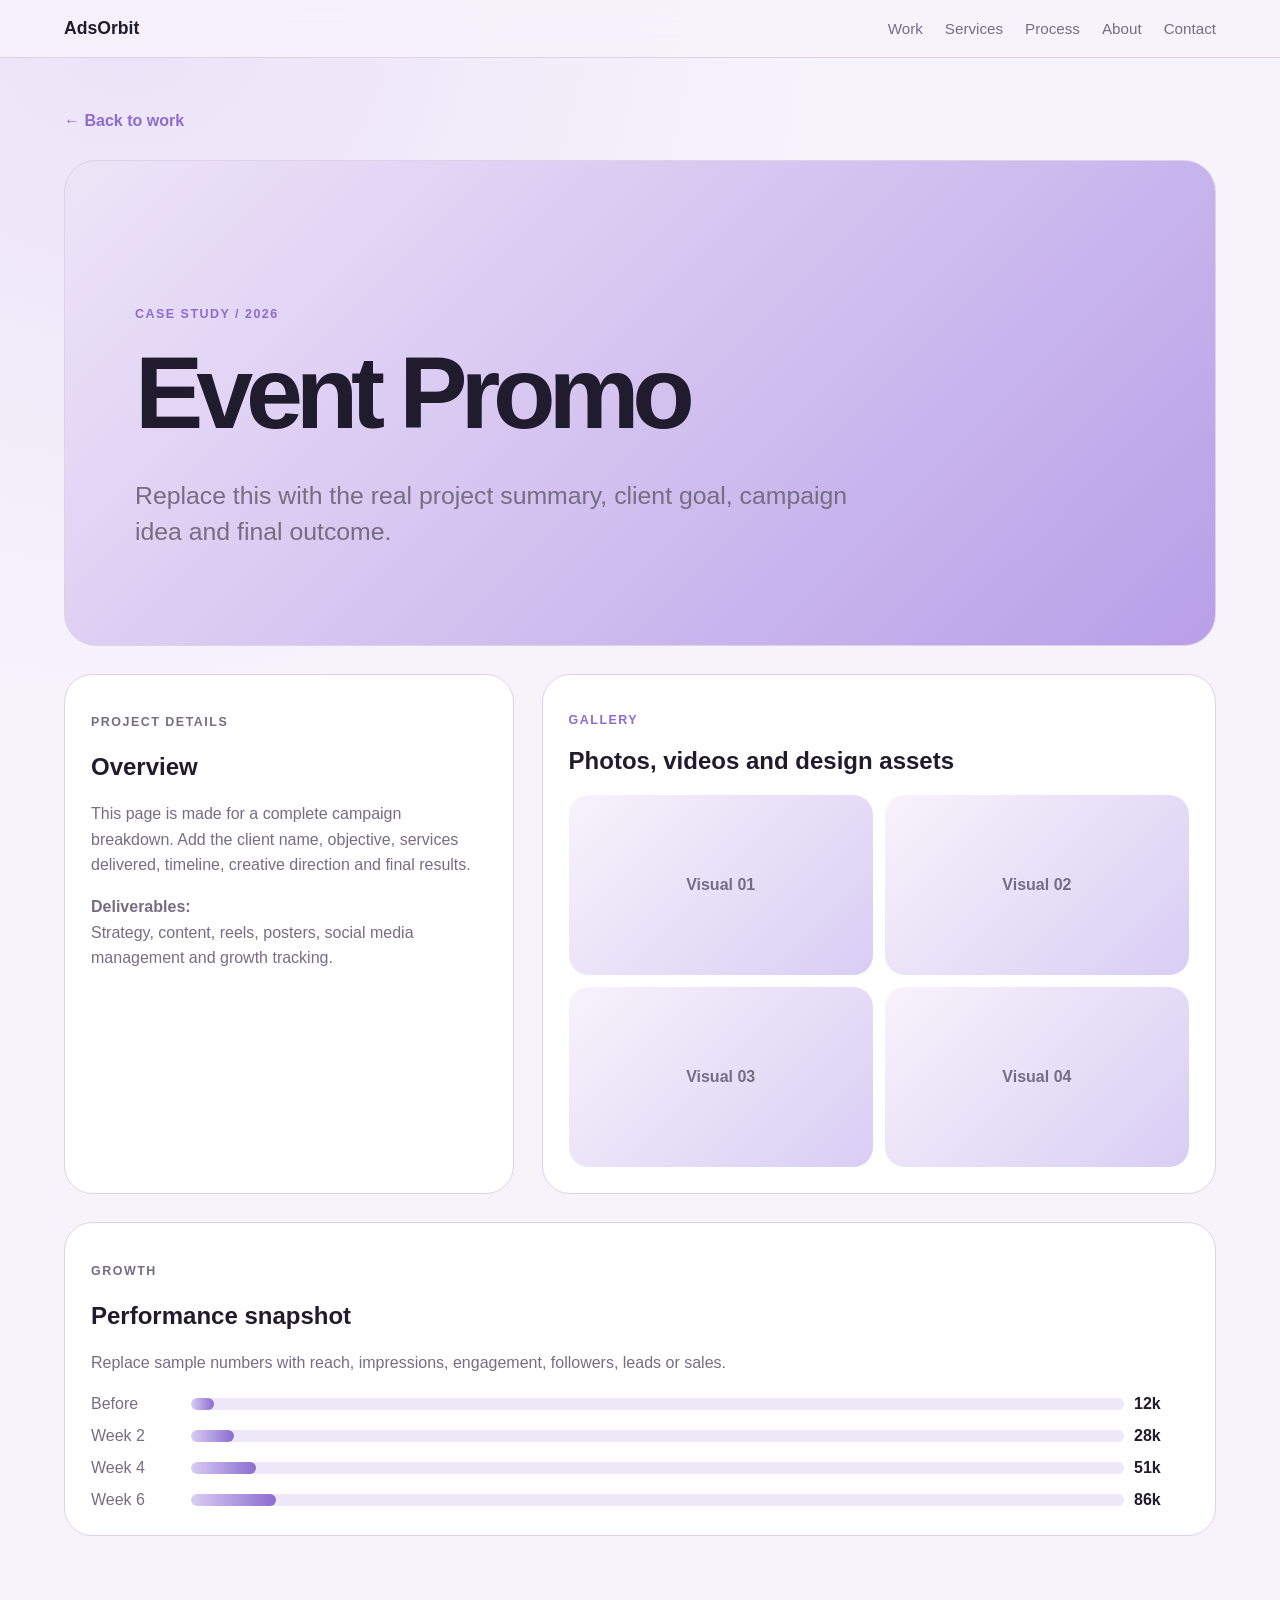
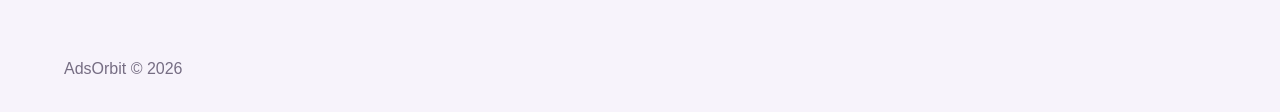
==== event-promo/index.html @ 879f6dd7 "fix: header showing properly, changed structure of project." ====
<!DOCTYPE html>
<html lang="en">
<head>
<meta charset="UTF-8" />
<meta name="viewport" content="width=device-width, initial-scale=1.0" />
<title>Event Promo — AdsOrbit</title>
<link rel="stylesheet" href="../style.css" />
<style>
.project-page{padding:54px 5vw 90px}.back{display:inline-flex;margin-bottom:30px;color:var(--violet);font-weight:800;text-decoration:none}.case-hero{min-height:54vh;border-radius:32px;background:linear-gradient(135deg,#eee5f8,#b89fe8);padding:clamp(24px,6vw,70px);display:flex;flex-direction:column;justify-content:end;border:1px solid var(--line)}.case-hero h1{font-size:clamp(2.6rem,8vw,7rem);line-height:.9;letter-spacing:-.07em;margin:14px 0}.case-layout{display:grid;grid-template-columns:.8fr 1.2fr;gap:28px;margin-top:28px}.info-card,.gallery-card,.result-card{background:white;border:1px solid var(--line);border-radius:28px;padding:26px}.info-card p,.result-card p{color:var(--muted);line-height:1.6}.gallery-grid{display:grid;grid-template-columns:repeat(2,1fr);gap:12px}.gallery-item{min-height:180px;border-radius:20px;background:linear-gradient(135deg,#f7f3fb,#d9cdf4);display:flex;align-items:center;justify-content:center;color:var(--muted);font-weight:800}.result-card{margin-top:28px}.mini-chart{display:grid;gap:14px;margin-top:20px}.mini-chart div{display:grid;grid-template-columns:90px 1fr 55px;gap:10px;align-items:center}.mini-chart span{color:var(--muted)}.mini-chart i{height:12px;border-radius:99px;background:linear-gradient(90deg,var(--lav),var(--violet));display:block}.bar-bg{background:var(--soft);border-radius:99px;overflow:hidden;height:12px}@media(max-width:820px){.case-layout,.gallery-grid{grid-template-columns:1fr}.case-hero{min-height:48vh}.mini-chart div{grid-template-columns:76px 1fr 45px}}
</style>
</head>
<body>
<header class="site-header">
  <a href="../../index.html" class="brand">AdsOrbit</a>
  <button class="menu-toggle" aria-label="Open menu">Menu</button>
  <nav class="nav">
    <a href="../../index.html#work">Work</a>
    <a href="../../index.html#services">Services</a>
    <a href="../../index.html#process">Process</a>
    <a href="../../index.html#about">About</a>
    <a href="../../index.html#contact">Contact</a>
  </nav>
</header>
<main class="project-page">
<a class="back" href="../../index.html#work">← Back to work</a>
<section class="case-hero reveal"><p class="eyebrow">Case Study / 2026</p><h1>Event Promo</h1><p class="lead">Replace this with the real project summary, client goal, campaign idea and final outcome.</p></section>
<section class="case-layout">
<div class="info-card reveal"><p class="eyebrow">Project Details</p><h2>Overview</h2><p>This page is made for a complete campaign breakdown. Add the client name, objective, services delivered, timeline, creative direction and final results.</p><p><b>Deliverables:</b><br>Strategy, content, reels, posters, social media management and growth tracking.</p></div>
<div class="gallery-card reveal"><p class="eyebrow">Gallery</p><h2>Photos, videos and design assets</h2><div class="gallery-grid"><div class="gallery-item">Visual 01</div><div class="gallery-item">Visual 02</div><div class="gallery-item">Visual 03</div><div class="gallery-item">Visual 04</div></div></div>
</section>
<section class="result-card reveal"><p class="eyebrow">Growth</p><h2>Performance snapshot</h2><p>Replace sample numbers with reach, impressions, engagement, followers, leads or sales.</p><div class="mini-chart"><div><span>Before</span><div class="bar-bg"><i style="width:25%"></i></div><b>12k</b></div><div><span>Week 2</span><div class="bar-bg"><i style="width:48%"></i></div><b>28k</b></div><div><span>Week 4</span><div class="bar-bg"><i style="width:72%"></i></div><b>51k</b></div><div><span>Week 6</span><div class="bar-bg"><i style="width:94%"></i></div><b>86k</b></div></div></section>
</main>
<footer>AdsOrbit © 2026</footer><script src="../script.js"></script>
</body>
</html>
---- style.css ----
:root{
    --bg:#f7f3fb;
    --surface:#ffffff;
    --ink:#201b2d;
    --muted:#766d83;
    --line:#ded2ea;
    --violet:#8b6ccf;
    --lav:#d9cdf4;
    --deep:#443059;
    --soft:#efe8f8;
    --radius:28px
}

*{box-sizing:border-box}

html{scroll-behavior:smooth}

body{
    margin:0;
    font-family:Inter,Arial,sans-serif;
    background:radial-gradient(circle at 10% 0%,#ece2f8,transparent 34%),var(--bg);
    color:var(--ink)
}

a{color:inherit}

.site-header{
    position:sticky;
    top:0;
    z-index:20;
    display:flex;
    align-items:center;
    justify-content:space-between;
    padding:18px 5vw;
    background:rgba(247,243,251,.82);
    backdrop-filter:blur(18px);
    border-bottom:1px solid var(--line)
}

.brand{
    font-weight:800;
    text-decoration:none;
    font-size:1.1rem
}

.nav{display:flex;gap:22px}

.nav a{
    text-decoration:none;
    color:var(--muted);
    font-size:.95rem
}

.menu-toggle{display:none; cursor:pointer; font:inherit}

.section-pad{padding:86px 5vw}

.intro{
    min-height:76vh;
    display:flex;
    flex-direction:column;
    justify-content:center
}

.eyebrow{
    text-transform:uppercase;
    letter-spacing:.12em;
    color:var(--violet);
    font-size:.78rem;
    font-weight:800
}

.intro h1,.section-head h2,.split h2,.contact h2{
    font-size:clamp(2.5rem,7vw,7.8rem);
    line-height:.94;letter-spacing:-.07em;
    max-width:1120px;margin:18px 0
}

.lead{
    font-size:clamp(1.1rem,2vw,1.55rem);
    line-height:1.45;color:var(--muted);
    max-width:760px
}

.lead.small{max-width:620px}

.btn{
    display:inline-flex;
    padding:14px 22px;
    border-radius:999px;
    text-decoration:none;
    margin-right:8px;
    margin-top:12px;
    border:1px solid var(--line)
}

.btn.primary{background:var(--ink);color:white}

.btn.ghost{background:white}

.stats-strip{
    margin:0 5vw;
    padding:20px;
    border:1px solid var(--line);
    border-radius:var(--radius);
    display:grid;
    grid-template-columns:repeat(3,1fr);
    background:rgba(255,255,255,.55)
}

.stats-strip div{padding:20px}

.stats-strip strong{display:block;font-size:2rem}

.stats-strip span{color:var(--muted)}

.project-grid{
    display:grid;
    grid-template-columns:repeat(2,1fr);
    gap:22px
}

.project-card{
    background:rgba(255,255,255,.68);
    border:1px solid var(--line);
    border-radius:var(--radius);
    padding:18px;text-decoration:none;
    transition:.35s ease;
    box-shadow:0 20px 50px rgba(68,48,89,.06)
}

.project-card:hover{
    transform:translateY(-6px);
    box-shadow:0 30px 70px rgba(68,48,89,.12)
}

.project-visual{
    height:320px;
    border-radius:22px;
    background:linear-gradient(135deg,#ded0f2,#b79fe8);
    display:flex;
    align-items:end;
    padding:22px;
    overflow:hidden
}

.project-visual:before{content:"";position:absolute}

.project-visual span{
    font-size:clamp(2rem,5vw,4.5rem);
    line-height:.9;
    letter-spacing:-.06em;
    font-weight:800;
    color:rgba(255,255,255,.72)
}

.project-visual.alt{background:linear-gradient(135deg,#f0e8f7,#c3b1e8)}

.project-visual.deep{background:linear-gradient(135deg,#8b6ccf,#443059)}

.project-visual.pale{background:linear-gradient(135deg,#fff,#d9cdf4)}

.project-card p,.muted{color:var(--muted)}

.project-card h3{font-size:1.7rem;margin:6px 0}

.card-link{color:var(--violet);font-weight:800}

.growth-section{display:grid;grid-template-columns:1fr 1.2fr;gap:30px;align-items:center}

.chart-card{
    background:white;
    border:1px solid var(--line);
    border-radius:var(--radius);
    padding:26px
}
.chart-row{
    display:grid;
    grid-template-columns:80px 1fr 55px;
    gap:12px;
    align-items:center;
    margin:18px 0
}

.chart-row span{color:var(--muted)}

.chart-row div{
    height:12px;
    background:var(--soft);
    border-radius:99px;
    overflow:hidden
}

.chart-row i{
    display:block;
    height:100%;
    border-radius:99px;
    background:linear-gradient(90deg,var(--lav),var(--violet))
}
.services-grid{
    display:grid;
    grid-template-columns:repeat(3,1fr);
    gap:18px
}
.service-card{
    background:white;
    border:1px solid var(--line);
    border-radius:24px;
    padding:26px
}

.service-card span{
    color:var(--violet);
    font-weight:900
}

.service-card h3{font-size:1.4rem}

.service-card p{
    color:var(--muted);
    line-height:1.55
}

.process{background:var(--deep);color:white}

.process .eyebrow{color:var(--lav)}

.process-line{display:grid;grid-template-columns:repeat(4,1fr);gap:12px}
.process-line div{border:1px solid rgba(255,255,255,.16);border-radius:22px;padding:22px}
.process-line p{color:#d8cfe4}.split{display:grid;grid-template-columns:1.2fr .8fr;gap:40px}
.contact{text-align:center;background:linear-gradient(135deg,#efe8f8,#fff)}
footer{padding:34px 5vw;color:var(--muted)}
.reveal{opacity:0;transform:translateY(22px);transition:.7s ease}
.reveal.visible{opacity:1;transform:translateY(0)}

@media(max-width:820px){
    .menu-toggle{
        display:block;
        background:white;
        border:1px solid var(--line);
        border-radius:99px;
        padding:10px 14px
    }
    .nav{
        position:fixed;
        top:66px;left:5vw;
        right:5vw;
        display:none;
        flex-direction:column;
        background:white;
        border:1px solid var(--line);
        border-radius:22px;
        padding:18px
    }
    .nav.open{display:flex}
    .section-pad{padding:64px 5vw}
    .intro{min-height:70vh}
    .project-grid,.growth-section,.services-grid,.process-line,.split,.stats-strip{grid-template-columns:1fr}
    .project-visual{height:230px}
    .intro h1,.section-head h2,.split h2,.contact h2{letter-spacing:-.05em}
    .chart-row{grid-template-columns:68px 1fr 48px;font-size:.9rem}}
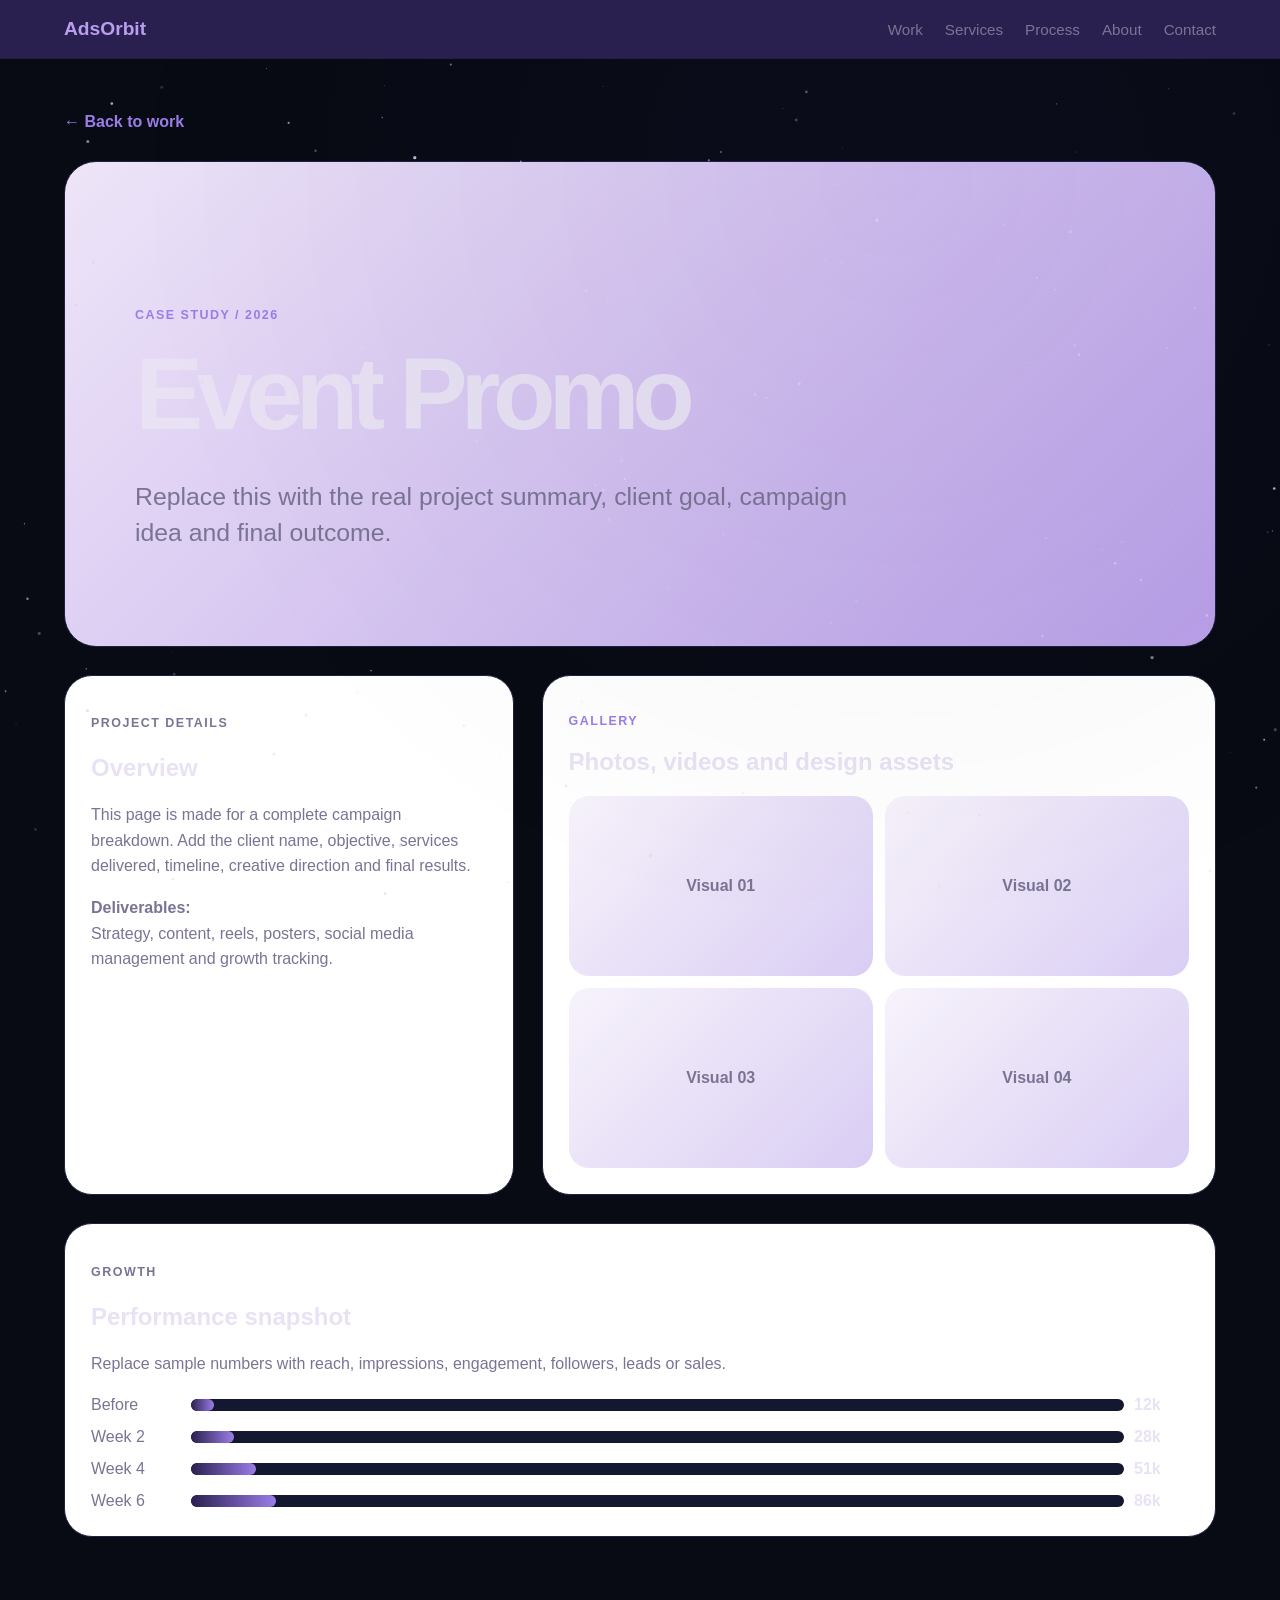
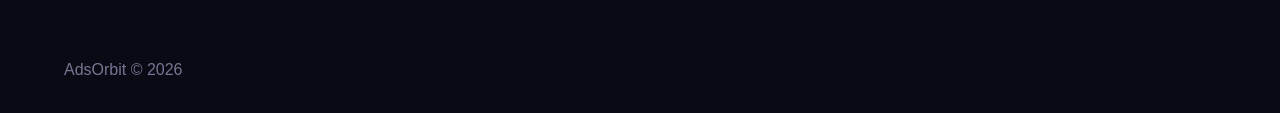
==== commit 17bc8492: "feat:starry background and darker colour palette" ====
--- a/event-promo/index.html
+++ b/event-promo/index.html
@@ -10,19 +10,20 @@
 </style>
 </head>
 <body>
+  <canvas id="starfield"></canvas>
 <header class="site-header">
-  <a href="../../index.html" class="brand">AdsOrbit</a>
+  <a href="../" class="brand">AdsOrbit</a>
   <button class="menu-toggle" aria-label="Open menu">Menu</button>
   <nav class="nav">
-    <a href="../../index.html#work">Work</a>
-    <a href="../../index.html#services">Services</a>
-    <a href="../../index.html#process">Process</a>
-    <a href="../../index.html#about">About</a>
-    <a href="../../index.html#contact">Contact</a>
+    <a href="../#work">Work</a>
+    <a href="../#services">Services</a>
+    <a href="../#process">Process</a>
+    <a href="../#about">About</a>
+    <a href="../#contact">Contact</a>
   </nav>
 </header>
 <main class="project-page">
-<a class="back" href="../../index.html#work">← Back to work</a>
+<a class="back" href="../#work">← Back to work</a>
 <section class="case-hero reveal"><p class="eyebrow">Case Study / 2026</p><h1>Event Promo</h1><p class="lead">Replace this with the real project summary, client goal, campaign idea and final outcome.</p></section>
 <section class="case-layout">
 <div class="info-card reveal"><p class="eyebrow">Project Details</p><h2>Overview</h2><p>This page is made for a complete campaign breakdown. Add the client name, objective, services delivered, timeline, creative direction and final results.</p><p><b>Deliverables:</b><br>Strategy, content, reels, posters, social media management and growth tracking.</p></div>
--- a/style.css
+++ b/style.css
@@ -1,25 +1,30 @@
 :root{
-    --bg:#f7f3fb;
-    --surface:#ffffff;
-    --ink:#201b2d;
-    --muted:#766d83;
-    --line:#ded2ea;
-    --violet:#8b6ccf;
-    --lav:#d9cdf4;
-    --deep:#443059;
-    --soft:#efe8f8;
+    --bg: #080b14;
+  --surface: #0d1220;
+  --surface2: #111827;
+  --ink: #e8e2f4;
+  --muted: #7a7494;
+  --line: #1c2240;
+  --violet: #9b7de8;
+  --violet-bright: #b99ef0;
+  --lav: #2a2050;
+  --deep: #060810;
+  --soft: #131830;
+  --logo: #b99ef0;
+  --accent: #7c5cbf;
     --radius:28px
 }
 
-*{box-sizing:border-box}
+*, *::before, *::after {box-sizing: border-box;}
 
 html{scroll-behavior:smooth}
 
-body{
-    margin:0;
-    font-family:Inter,Arial,sans-serif;
-    background:radial-gradient(circle at 10% 0%,#ece2f8,transparent 34%),var(--bg);
-    color:var(--ink)
+body {
+  margin: 0;
+  font-family: 'Inter', Arial, sans-serif;
+  background: var(--bg);
+  color: var(--ink);
+  overflow-x: hidden;
 }
 
 a{color:inherit}
@@ -32,15 +37,20 @@
     align-items:center;
     justify-content:space-between;
     padding:18px 5vw;
-    background:rgba(247,243,251,.82);
+    background:var(--lav);
     backdrop-filter:blur(18px);
     border-bottom:1px solid var(--line)
 }
 
 .brand{
+    color:var(--logo);
     font-weight:800;
     text-decoration:none;
-    font-size:1.1rem
+    font-size:1.2rem;
+    display:flex;
+    align-items:center;
+    height:100%;
+    gap:6px
 }
 
 .nav{display:flex;gap:22px}
@@ -233,28 +243,66 @@
 .reveal{opacity:0;transform:translateY(22px);transition:.7s ease}
 .reveal.visible{opacity:1;transform:translateY(0)}
 
+#starfield {
+  position: fixed;
+  inset: 0;
+  width: 100%;
+  height: 100%;
+  z-index: 0;
+  pointer-events: none;
+}
+
 @media(max-width:820px){
     .menu-toggle{
-        display:block;
-        background:white;
-        border:1px solid var(--line);
-        border-radius:99px;
-        padding:10px 14px
-    }
+        display:flex;
+        flex-direction:column;
+        justify-content:center;
+        align-items:center;
+        background:none;
+        border:none;
+        width:44px;
+        height:44px;
+        padding:0;
+        cursor:pointer;
+        gap:5px
+    }
+        .menu-toggle span{
+        width:24px;
+        height:3px;
+        background:#fff;
+        border-radius:2px;
+        transition:.3s;
+    }
+
+    .menu-toggle.active span:nth-child(1){
+        transform:translateY(8px) rotate(45deg);
+    }
+
+    .menu-toggle.active span:nth-child(2){
+        opacity:0;
+    }
+
+    .menu-toggle.active span:nth-child(3){
+        transform:translateY(-8px) rotate(-45deg);
+    }
+
     .nav{
         position:fixed;
         top:66px;left:5vw;
         right:5vw;
         display:none;
         flex-direction:column;
-        background:white;
+        background:#8B6CCF8c;
         border:1px solid var(--line);
         border-radius:22px;
         padding:18px
     }
     .nav.open{display:flex}
     .section-pad{padding:64px 5vw}
-    .intro{min-height:70vh}
+    .intro{
+        padding-top:20px;
+        min-height:70vh
+    }
     .project-grid,.growth-section,.services-grid,.process-line,.split,.stats-strip{grid-template-columns:1fr}
     .project-visual{height:230px}
     .intro h1,.section-head h2,.split h2,.contact h2{letter-spacing:-.05em}
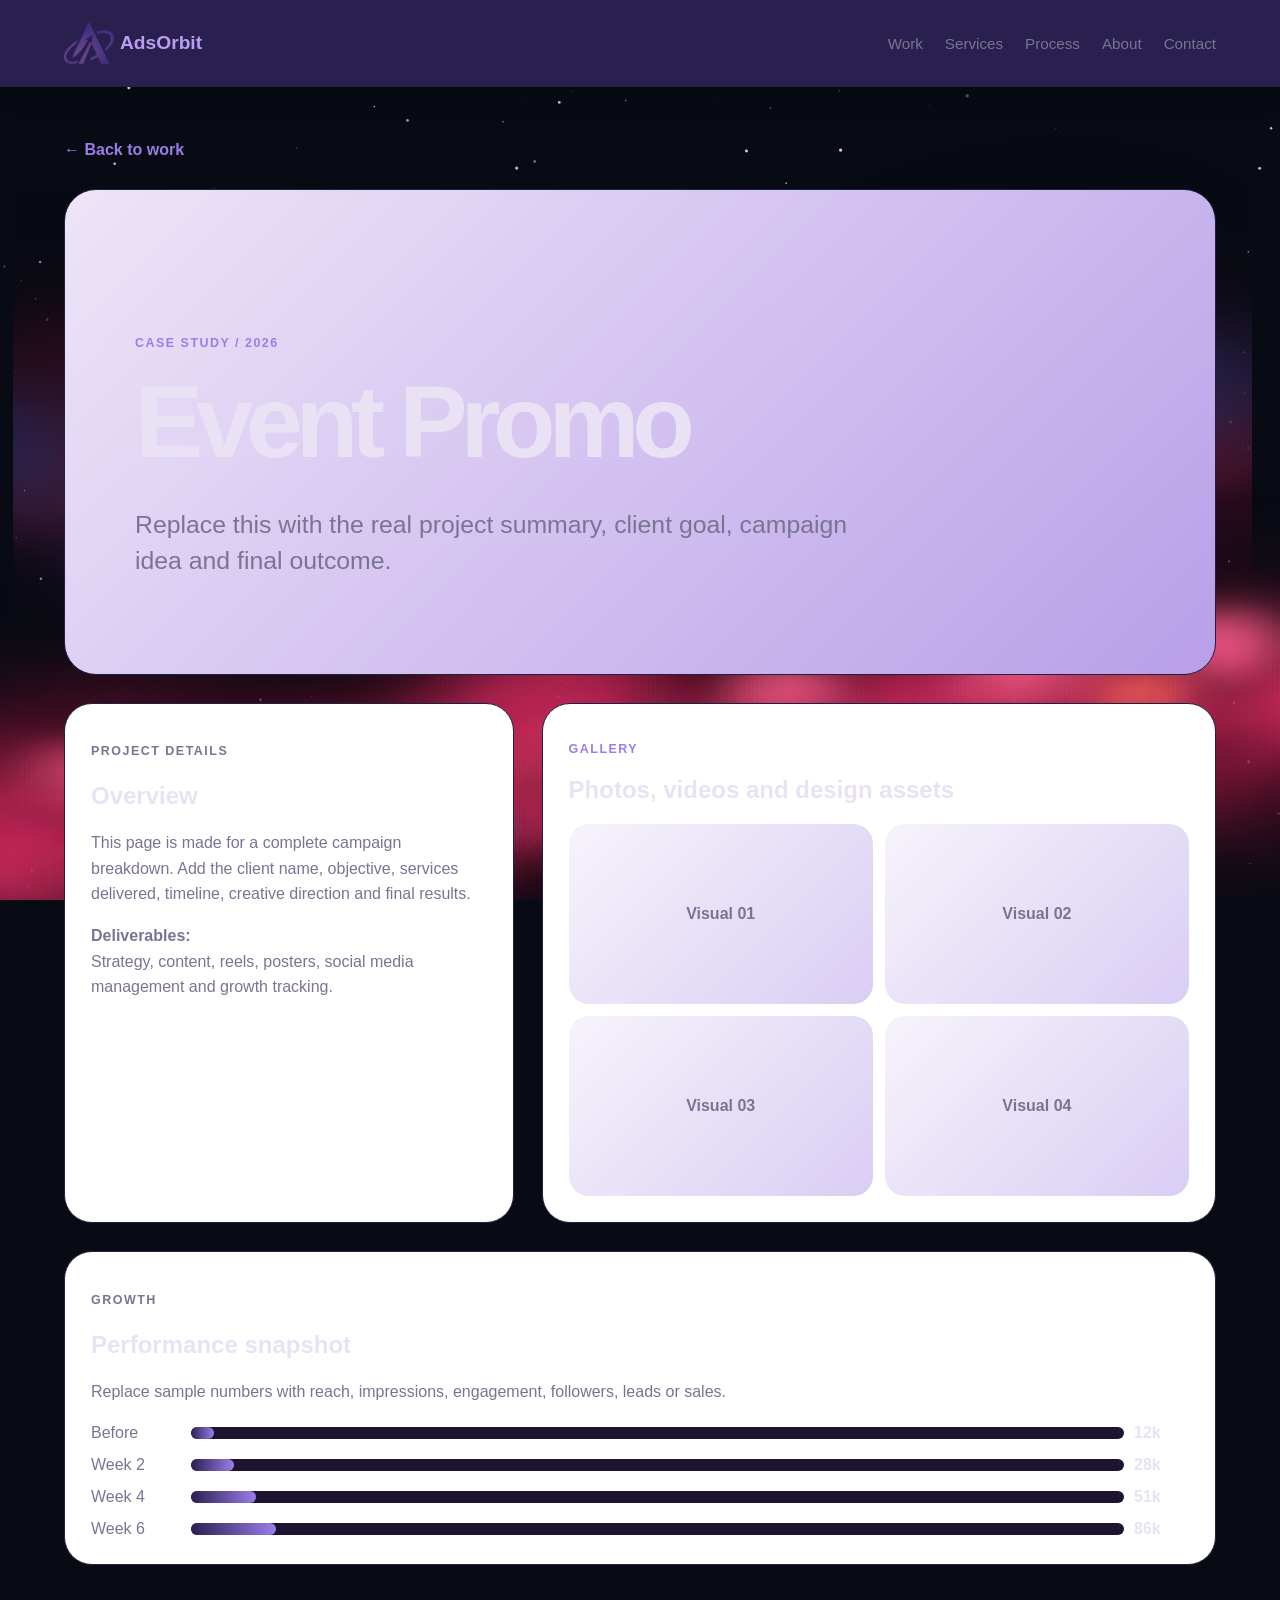
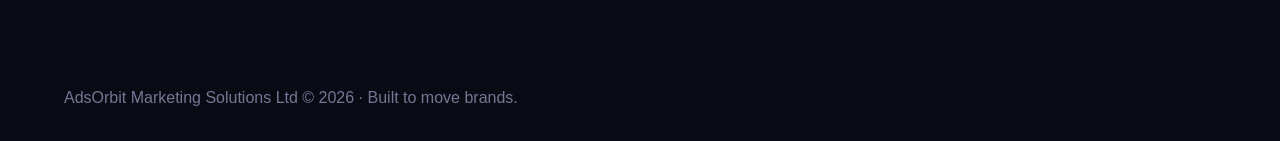
==== commit 4131b4e7: "feat:added nebula to background" ====
--- a/event-promo/index.html
+++ b/event-promo/index.html
@@ -4,16 +4,20 @@
 <meta charset="UTF-8" />
 <meta name="viewport" content="width=device-width, initial-scale=1.0" />
 <title>Event Promo — AdsOrbit</title>
-<link rel="stylesheet" href="../style.css" />
+<link rel="stylesheet" href="../style.css?v=2" />
 <style>
 .project-page{padding:54px 5vw 90px}.back{display:inline-flex;margin-bottom:30px;color:var(--violet);font-weight:800;text-decoration:none}.case-hero{min-height:54vh;border-radius:32px;background:linear-gradient(135deg,#eee5f8,#b89fe8);padding:clamp(24px,6vw,70px);display:flex;flex-direction:column;justify-content:end;border:1px solid var(--line)}.case-hero h1{font-size:clamp(2.6rem,8vw,7rem);line-height:.9;letter-spacing:-.07em;margin:14px 0}.case-layout{display:grid;grid-template-columns:.8fr 1.2fr;gap:28px;margin-top:28px}.info-card,.gallery-card,.result-card{background:white;border:1px solid var(--line);border-radius:28px;padding:26px}.info-card p,.result-card p{color:var(--muted);line-height:1.6}.gallery-grid{display:grid;grid-template-columns:repeat(2,1fr);gap:12px}.gallery-item{min-height:180px;border-radius:20px;background:linear-gradient(135deg,#f7f3fb,#d9cdf4);display:flex;align-items:center;justify-content:center;color:var(--muted);font-weight:800}.result-card{margin-top:28px}.mini-chart{display:grid;gap:14px;margin-top:20px}.mini-chart div{display:grid;grid-template-columns:90px 1fr 55px;gap:10px;align-items:center}.mini-chart span{color:var(--muted)}.mini-chart i{height:12px;border-radius:99px;background:linear-gradient(90deg,var(--lav),var(--violet));display:block}.bar-bg{background:var(--soft);border-radius:99px;overflow:hidden;height:12px}@media(max-width:820px){.case-layout,.gallery-grid{grid-template-columns:1fr}.case-hero{min-height:48vh}.mini-chart div{grid-template-columns:76px 1fr 45px}}
 </style>
 </head>
 <body>
   <canvas id="starfield"></canvas>
-<header class="site-header">
-  <a href="../" class="brand">AdsOrbit</a>
-  <button class="menu-toggle" aria-label="Open menu">Menu</button>
+<header class="site-header" style="position: sticky; top: 0; z-index: 50;">
+  <a href="./" class="brand"><img src="../assets/AdsOrbit_Logo.png" height="50" alt="AdsOrbit Logo" />AdsOrbit</a>
+  <button class="menu-toggle" aria-label="Toggle menu">
+    <span></span>
+    <span></span>
+    <span></span>
+  </button>
   <nav class="nav">
     <a href="../#work">Work</a>
     <a href="../#services">Services</a>
@@ -31,6 +35,8 @@
 </section>
 <section class="result-card reveal"><p class="eyebrow">Growth</p><h2>Performance snapshot</h2><p>Replace sample numbers with reach, impressions, engagement, followers, leads or sales.</p><div class="mini-chart"><div><span>Before</span><div class="bar-bg"><i style="width:25%"></i></div><b>12k</b></div><div><span>Week 2</span><div class="bar-bg"><i style="width:48%"></i></div><b>28k</b></div><div><span>Week 4</span><div class="bar-bg"><i style="width:72%"></i></div><b>51k</b></div><div><span>Week 6</span><div class="bar-bg"><i style="width:94%"></i></div><b>86k</b></div></div></section>
 </main>
-<footer>AdsOrbit © 2026</footer><script src="../script.js"></script>
+<footer>AdsOrbit Marketing Solutions Ltd © 2026 · Built to move brands.</footer>
+<script src="../starfield.js"></script>
+<script src="../script.js"></script>
 </body>
 </html>
--- a/style.css
+++ b/style.css
@@ -8,8 +8,8 @@
   --violet: #9b7de8;
   --violet-bright: #b99ef0;
   --lav: #2a2050;
-  --deep: #060810;
-  --soft: #131830;
+  --deep: #0a0610;
+  --soft: #1e1330;
   --logo: #b99ef0;
   --accent: #7c5cbf;
     --radius:28px
@@ -25,21 +25,29 @@
   background: var(--bg);
   color: var(--ink);
   overflow-x: hidden;
+  position: relative;
+  min-height: 100vh;
 }
 
 a{color:inherit}
 
 .site-header{
+    position:-webkit-sticky;
     position:sticky;
     top:0;
-    z-index:20;
+    left:0;
+    right:0;
+    z-index:50;
+    will-change: transform;
     display:flex;
     align-items:center;
     justify-content:space-between;
+    width:100%;
     padding:18px 5vw;
     background:var(--lav);
     backdrop-filter:blur(18px);
-    border-bottom:1px solid var(--line)
+    border-bottom:1px solid var(--line);
+    box-shadow:0 8px 24px rgba(0,0,0,.18)
 }
 
 .brand{
@@ -237,20 +245,54 @@
 
 .process-line{display:grid;grid-template-columns:repeat(4,1fr);gap:12px}
 .process-line div{border:1px solid rgba(255,255,255,.16);border-radius:22px;padding:22px}
-.process-line p{color:#d8cfe4}.split{display:grid;grid-template-columns:1.2fr .8fr;gap:40px}
-.contact{text-align:center;background:linear-gradient(135deg,#efe8f8,#fff)}
+.process-line p{color:#d8cfe4}
+.split{display:grid;grid-template-columns:1.2fr .8fr;gap:40px}
+.contact{
+    display:flex;
+    flex-direction:column;
+    align-items:center;
+    justify-content:center;
+    text-align:center;
+    background:linear-gradient(135deg,var(--lav),var(--soft))
+}
+.contact > * {max-width:720px}
+.contact .btn{margin:12px auto 0}
 footer{padding:34px 5vw;color:var(--muted)}
-.reveal{opacity:0;transform:translateY(22px);transition:.7s ease}
+main, footer {
+  position: relative;
+  z-index: 1;
+}
+.reveal{
+  opacity: 1;
+  transform: none;
+  transition: opacity .7s ease, transform .7s ease;
+}
+.reveal:not(.visible){
+  opacity:0;
+  transform:translateY(22px);
+}
 .reveal.visible{opacity:1;transform:translateY(0)}
 
 #starfield {
   position: fixed;
   inset: 0;
   width: 100%;
-  height: 100%;
+  height: 100vh;
   z-index: 0;
   pointer-events: none;
 }
+
+.nebula {
+  position: absolute;
+  border-radius: 50%;
+  pointer-events: none;
+  filter: blur(80px);
+}
+
+::-webkit-scrollbar { width: 6px; }
+::-webkit-scrollbar-track { background: var(--bg); }
+::-webkit-scrollbar-thumb { background: var(--lav); border-radius: 3px; }
+
 
 @media(max-width:820px){
     .menu-toggle{
